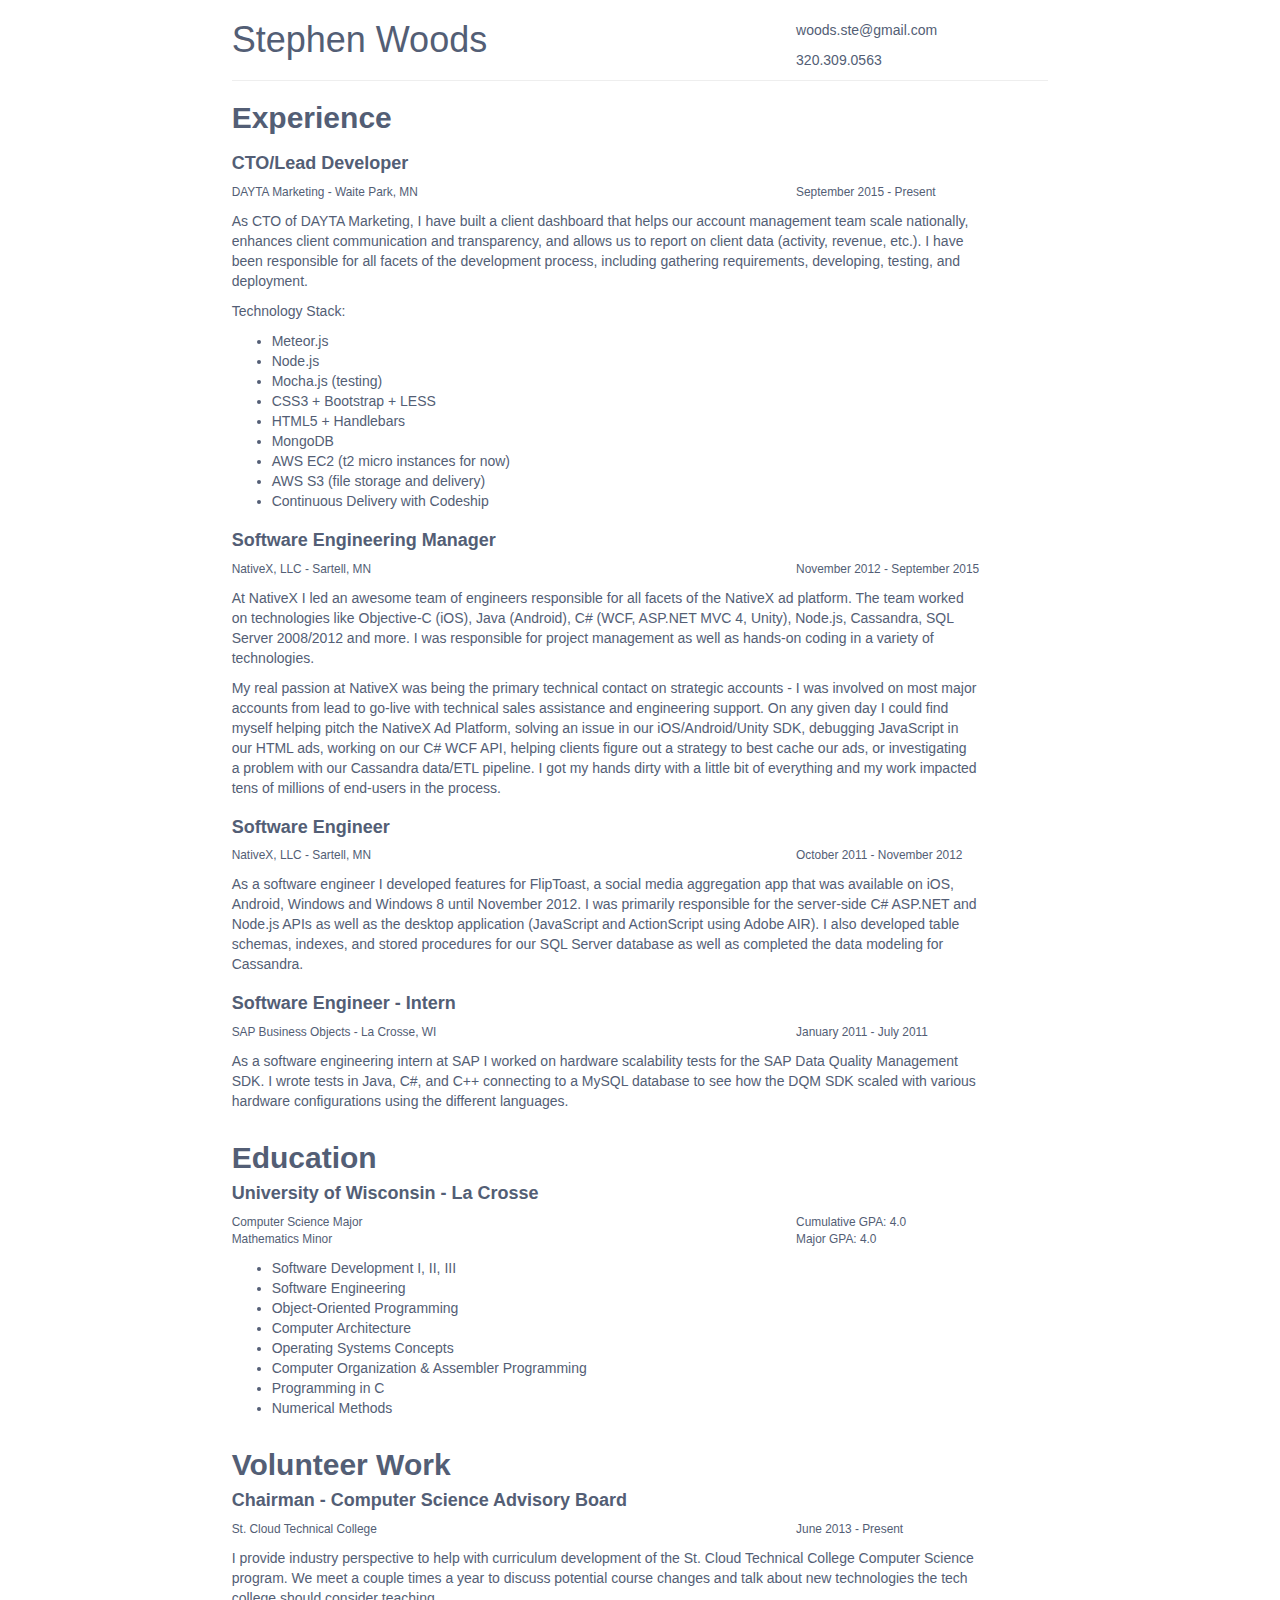
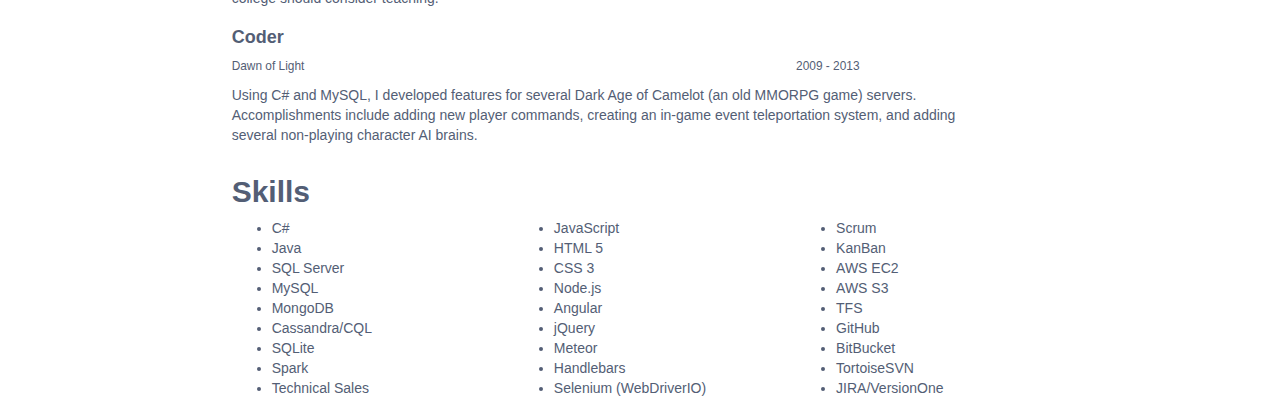
==== index.html @ b5425637 "NativeX Job Description" ====
<!DOCTYPE html>
<html lang="en">
  <head>
    <meta charset="utf-8">
    <meta http-equiv="X-UA-Compatible" content="IE=edge">
    <meta name="viewport" content="width=device-width, initial-scale=1">
    <title>Stephen Woods</title>
    <link href="css/bootstrap.min.css" rel="stylesheet">
    <link rel="stylesheet" href="css/index.css" />
  </head>
  <body>
    <div class="container-fluid marginal">
      <div class="row">
        <div class="col-sm-8 col-sm-offset-2">
          <div class="row">
            <div class="col-sm-8 col-xs-6">
              <div class="row">
                <div class="col-xs-12">
                  <h1>Stephen Woods</h1>
                </div>
              </div>
            </div>
            <div class="col-sm-4 col-xs-6 pad-top">
              <p>woods.ste@gmail.com</p>
              <p>320.309.0563</p>
            </div>
          </div>
          <div>
              <hr class="divider" />
          </div>
          <div class="row">
            <div class="col-xs-12">
              <div class="row">
                <div class="col-xs-12">
                  <h2><strong>Experience</strong></h2>
                </div>
                <div class="col-xs-12">
                  <h4><strong>CTO/Lead Developer</strong></h4>
                  <div class="row">
                    <div class="col-sm-8">
                      <p class="small">DAYTA Marketing - Waite Park, MN</p>
                    </div>
                    <div class="col-sm-4">
                      <p class="small">September 2015 - Present</p>
                    </div>
                  </div>
                  <div class="row">
                    <div class="col-xs-11">
                      <p>As CTO of DAYTA Marketing, I have built a client dashboard that helps our account management team scale nationally, enhances client communication and transparency, and allows us to report on client data (activity, revenue, etc.). I have been responsible for all facets of the development process, including gathering requirements, developing, testing, and deployment.</p>
                      <p>Technology Stack:</p>
                      <ul>
                        <li>Meteor.js</li>
                        <li>Node.js</li>
                        <li>Mocha.js (testing)</li>
                        <li>CSS3 + Bootstrap + LESS</li>
                        <li>HTML5 + Handlebars</li>
                        <li>MongoDB</li>
                        <li>AWS EC2 (t2 micro instances for now)</li>
                        <li>AWS S3 (file storage and delivery)</li>
                        <li>Continuous Delivery with Codeship</li>
                      </ul>
                    </div>
                  </div>
                </div>
                <div class="col-xs-12">
                  <h4><strong>Software Engineering Manager</strong></h4>
                  <div class="row">
                    <div class="col-sm-8">
                      <p class="small">NativeX, LLC - Sartell, MN</p>
                    </div>
                    <div class="col-sm-4">
                      <p class="small">November 2012 - September 2015</p>
                    </div>
                  </div>
                  <div class="row">
                    <div class="col-xs-11">
                      <p>
                        At NativeX I led an awesome team of engineers responsible for all facets of the NativeX ad platform. The team worked on technologies like Objective-C (iOS), Java (Android), C# (WCF, ASP.NET MVC 4, Unity), Node.js, Cassandra, SQL Server 2008/2012 and more. I was responsible for project management as well as hands-on coding in a variety of technologies.
                      </p>
                      <p>
                        My real passion at NativeX was being the primary technical contact on strategic accounts - I was involved on most major accounts from lead to go-live with technical sales assistance and engineering support. On any given day I could find myself helping pitch the NativeX Ad Platform, solving an issue in our iOS/Android/Unity SDK, debugging JavaScript in our HTML ads, working on our C# WCF API, helping clients figure out a strategy to best cache our ads, or investigating a problem with our Cassandra data/ETL pipeline. I got my hands dirty with a little bit of everything and my work impacted tens of millions of end-users in the process.
                      </p>
                    </div>
                  </div>
                </div>
                <div class="col-xs-12">
                  <h4><strong>Software Engineer</strong></h4>
                  <div class="row">
                    <div class="col-sm-8">
                      <p class="small">NativeX, LLC - Sartell, MN</p>
                    </div>
                    <div class="col-sm-4">
                      <p class="small">October 2011 - November 2012</p>
                    </div>
                  </div>
                  <div class="row">
                    <div class="col-xs-11">
                      <p>As a software engineer I developed features for FlipToast, a social media aggregation app that was available on iOS, Android, Windows and Windows 8 until November 2012. I was primarily responsible for the server-side C# ASP.NET and Node.js APIs as well as the desktop application (JavaScript and ActionScript using Adobe AIR). I also developed table schemas, indexes, and stored procedures for our SQL Server database as well as completed the data modeling for Cassandra.</p>
                    </div>
                  </div>
                </div>
                <div class="col-xs-12">
                  <h4><strong>Software Engineer - Intern</strong></h4>
                  <div class="row">
                    <div class="col-sm-8">
                      <p class="small">SAP Business Objects - La Crosse, WI</p>
                    </div>
                    <div class="col-sm-4">
                      <p class="small">January 2011 - July 2011</p>
                    </div>
                  </div>
                  <div class="row">
                    <div class="col-xs-11">
                      <p>As a software engineering intern at SAP I worked on hardware scalability tests for the SAP Data Quality Management SDK. I wrote tests in Java, C#, and C++ connecting to a MySQL database to see how the DQM SDK scaled with various hardware configurations using the different languages.</p>
                    </div>
                  </div>
                </div>
              </div>
              <div class="row">
              </div>
              <div class="row">
                <div class="col-xs-12">
                  <h2><strong>Education</strong></h2>
                  <h4><strong>University of Wisconsin - La Crosse</strong></h4>
                  <div class="row">
                    <div class="col-sm-8">
                      <p class="small">Computer Science Major<br />Mathematics Minor</p>
                    </div>
                    <div class="col-sm-4">
                      <p class="small">Cumulative GPA: 4.0<br />Major GPA: 4.0</p>
                    </div>
                  </div>
                  <div class="row">
                    <div class="col-xs-11">
                      <ul>
                        <li>Software Development I, II, III</li>
                        <li>Software Engineering</li>
                        <li>Object-Oriented Programming</li>
                        <li>Computer Architecture</li>
                        <li>Operating Systems Concepts</li>
                        <li>Computer Organization &amp; Assembler Programming</li>
                        <li>Programming in C</li>
                        <li>Numerical Methods</li>
                      </ul>
                    </div>
                  </div>
                </div>
              </div>
            </div>
            <div class="col-xs-12">
              <div class="row">
                <div class="col-xs-12">
                  <h2><strong>Volunteer Work</strong></h2>
                  <div>
                    <h4><strong>Chairman - Computer Science Advisory Board</strong></h4>
                    <div class="row">
                      <div class="col-sm-8">
                        <p class="small">St. Cloud Technical College</p>
                      </div>
                      <div class="col-sm-4">
                        <p class="small">June 2013 - Present</p>
                      </div>
                    </div>
                    <div class="row">
                      <div class="col-xs-11">
                        <p>I provide industry perspective to help with curriculum development of the St. Cloud Technical College Computer Science program. We meet a couple times a year to discuss potential course changes and talk about new technologies the tech college should consider teaching.</p>
                      </div>
                    </div>
                  </div>
                  <div>
                    <h4><strong>Coder</strong></h4>
                    <div class="row">
                      <div class="col-sm-8">
                        <p class="small">Dawn of Light</p>
                      </div>
                      <div class="col-sm-4">
                        <p class="small">2009 - 2013</p>
                      </div>
                    </div>
                    <div class="row">
                      <div class="col-xs-11">
                        <p>Using C# and MySQL, I developed features for several Dark Age of Camelot (an old MMORPG game) servers. Accomplishments include adding new player commands, creating an in-game event teleportation system, and adding several non-playing character AI brains.</p>
                      </div>
                    </div>
                  </div>
                </div>
              </div>
            </div>
            <div class="col-xs-12">
              <h2><strong>Skills</strong></h2>
              <div class="row">
                <div class="col-xs-4">
                  <ul>
                    <li>C#</li>
                    <li>Java</li>
                    <li>SQL Server</li>
                    <li>MySQL</li>
                    <li>MongoDB</li>
                    <li>Cassandra/CQL</li>
                    <li>SQLite</li>
                    <li>Spark</li>
                    <li>Technical Sales</li>
                  </ul>
                </div>
                <div class="col-xs-4">
                  <ul>
                    <li>JavaScript</li>
                    <li>HTML 5</li>
                    <li>CSS 3</li>
                    <li>Node.js</li>
                    <li>Angular</li>
                    <li>jQuery</li>
                    <li>Meteor</li>
                    <li>Handlebars</li>
                    <li>Selenium (WebDriverIO)</li>
                  </ul>
                </div>
                <div class="col-xs-4">
                  <ul>
                    <li>Scrum</li>
                    <li>KanBan</li>
                    <li>AWS EC2</li>
                    <li>AWS S3</li>
                    <li>TFS</li>
                    <li>GitHub</li>
                    <li>BitBucket</li>
                    <li>TortoiseSVN</li>
                    <li>JIRA/VersionOne</li>
                  </ul>
                </div>
              </div>
            </div>
          </div>
        </div>
      </div>
    </div>

    <script src="https://ajax.googleapis.com/ajax/libs/jquery/1.11.0/jquery.min.js"></script>
    <script src="js/bootstrap.min.js"></script>
    <script>
      (function(i,s,o,g,r,a,m){i['GoogleAnalyticsObject']=r;i[r]=i[r]||function(){
      (i[r].q=i[r].q||[]).push(arguments)},i[r].l=1*new Date();a=s.createElement(o),
      m=s.getElementsByTagName(o)[0];a.async=1;a.src=g;m.parentNode.insertBefore(a,m)
      })(window,document,'script','//www.google-analytics.com/analytics.js','ga');

      ga('create', 'UA-62713210-1', 'auto');
      ga('send', 'pageview');

    </script>
  </body>
</html>
---- css/index.css ----
* {
    font-family: Helvetica,Arial,sans-serif;
    color: #535E75;
}

hr {
  margin-top: 0px;
  margin-bottom: 0px;
}

.marginal {
  margin-left: 5px;
  margin-right: 5px;
}

/*@media (min-width: 768px) {
.pad-top {
  padding-top: 20px;
}
}*/

.pad-top {
  padding-top: 20px;
}
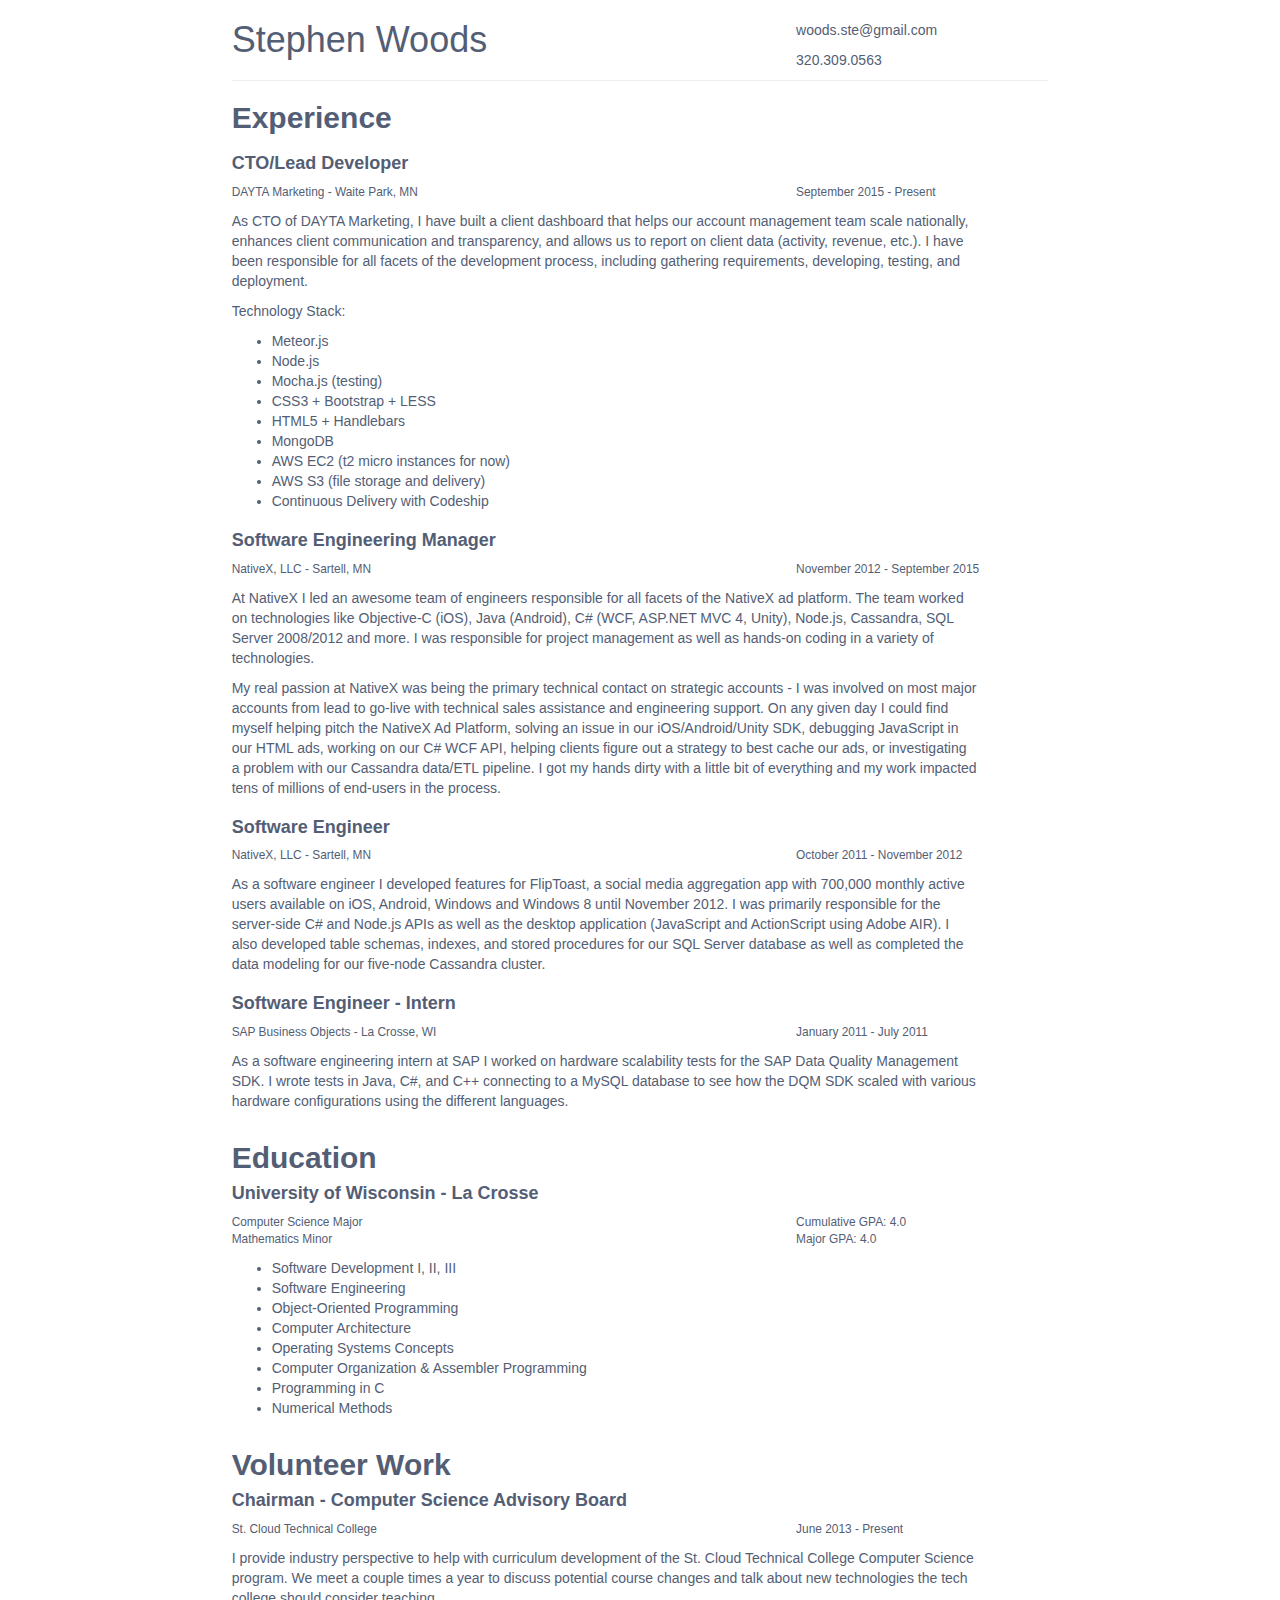
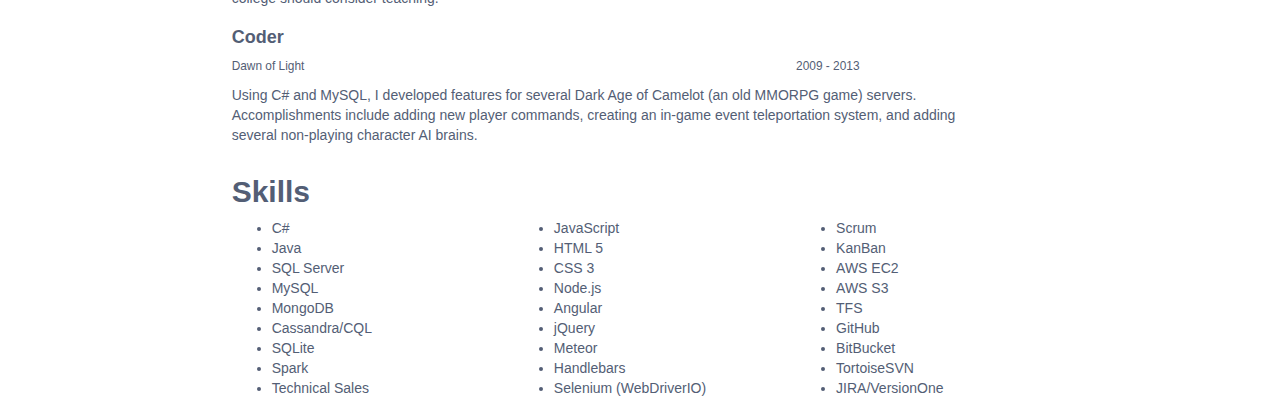
==== commit d9fe9041: "Nativex desc" ====
--- a/index.html
+++ b/index.html
@@ -95,7 +95,7 @@
                   </div>
                   <div class="row">
                     <div class="col-xs-11">
-                      <p>As a software engineer I developed features for FlipToast, a social media aggregation app that was available on iOS, Android, Windows and Windows 8 until November 2012. I was primarily responsible for the server-side C# ASP.NET and Node.js APIs as well as the desktop application (JavaScript and ActionScript using Adobe AIR). I also developed table schemas, indexes, and stored procedures for our SQL Server database as well as completed the data modeling for Cassandra.</p>
+                      <p>As a software engineer I developed features for FlipToast, a social media aggregation app with 700,000 monthly active users available on iOS, Android, Windows and Windows 8 until November 2012. I was primarily responsible for the server-side C# and Node.js APIs as well as the desktop application (JavaScript and ActionScript using Adobe AIR). I also developed table schemas, indexes, and stored procedures for our SQL Server database as well as completed the data modeling for our five-node Cassandra cluster.</p>
                     </div>
                   </div>
                 </div>
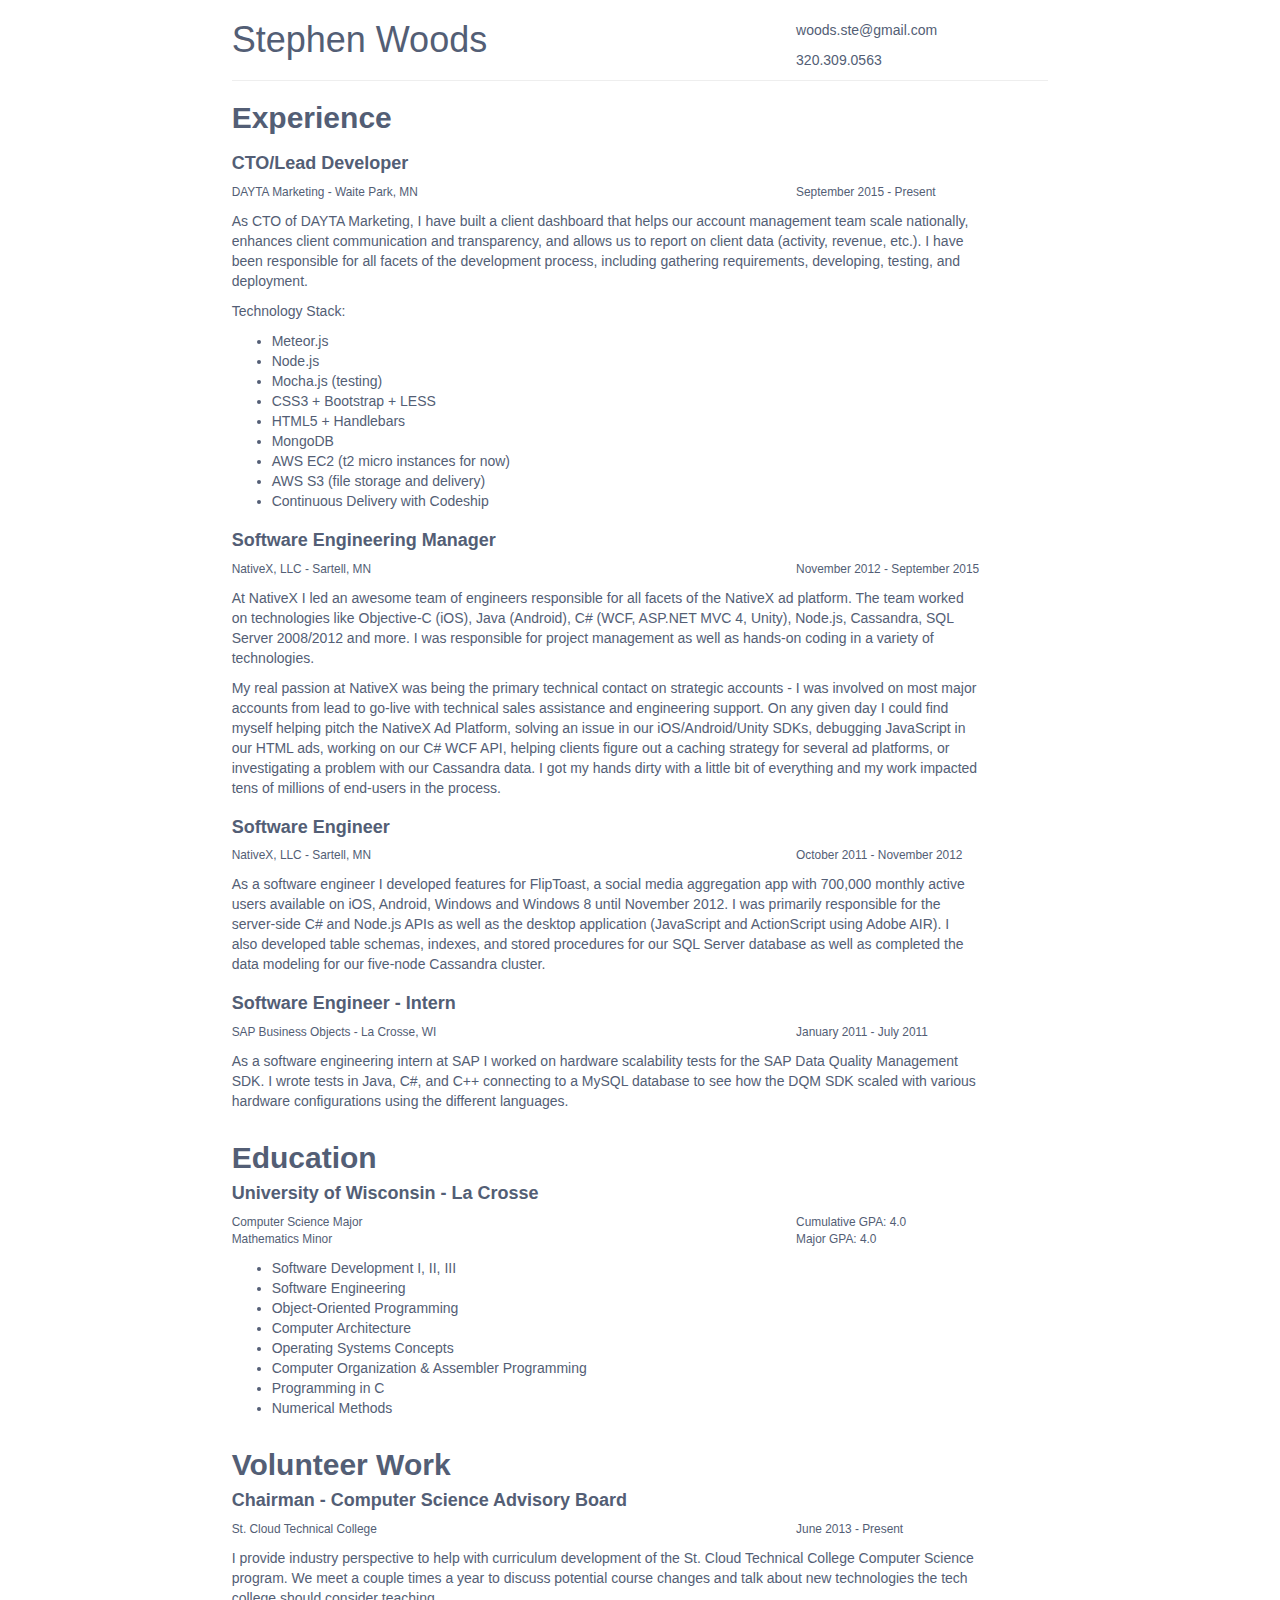
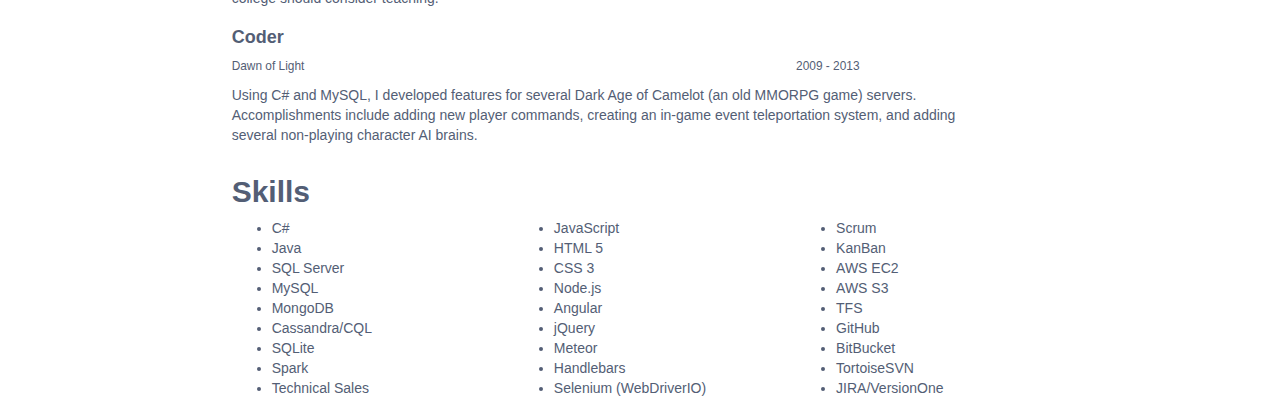
==== commit f709711b: "Typos" ====
--- a/index.html
+++ b/index.html
@@ -78,7 +78,7 @@
                         At NativeX I led an awesome team of engineers responsible for all facets of the NativeX ad platform. The team worked on technologies like Objective-C (iOS), Java (Android), C# (WCF, ASP.NET MVC 4, Unity), Node.js, Cassandra, SQL Server 2008/2012 and more. I was responsible for project management as well as hands-on coding in a variety of technologies.
                       </p>
                       <p>
-                        My real passion at NativeX was being the primary technical contact on strategic accounts - I was involved on most major accounts from lead to go-live with technical sales assistance and engineering support. On any given day I could find myself helping pitch the NativeX Ad Platform, solving an issue in our iOS/Android/Unity SDK, debugging JavaScript in our HTML ads, working on our C# WCF API, helping clients figure out a strategy to best cache our ads, or investigating a problem with our Cassandra data/ETL pipeline. I got my hands dirty with a little bit of everything and my work impacted tens of millions of end-users in the process.
+                        My real passion at NativeX was being the primary technical contact on strategic accounts - I was involved on most major accounts from lead to go-live with technical sales assistance and engineering support. On any given day I could find myself helping pitch the NativeX Ad Platform, solving an issue in our iOS/Android/Unity SDKs, debugging JavaScript in our HTML ads, working on our C# WCF API, helping clients figure out a caching strategy for several ad platforms, or investigating a problem with our Cassandra data. I got my hands dirty with a little bit of everything and my work impacted tens of millions of end-users in the process.
                       </p>
                     </div>
                   </div>
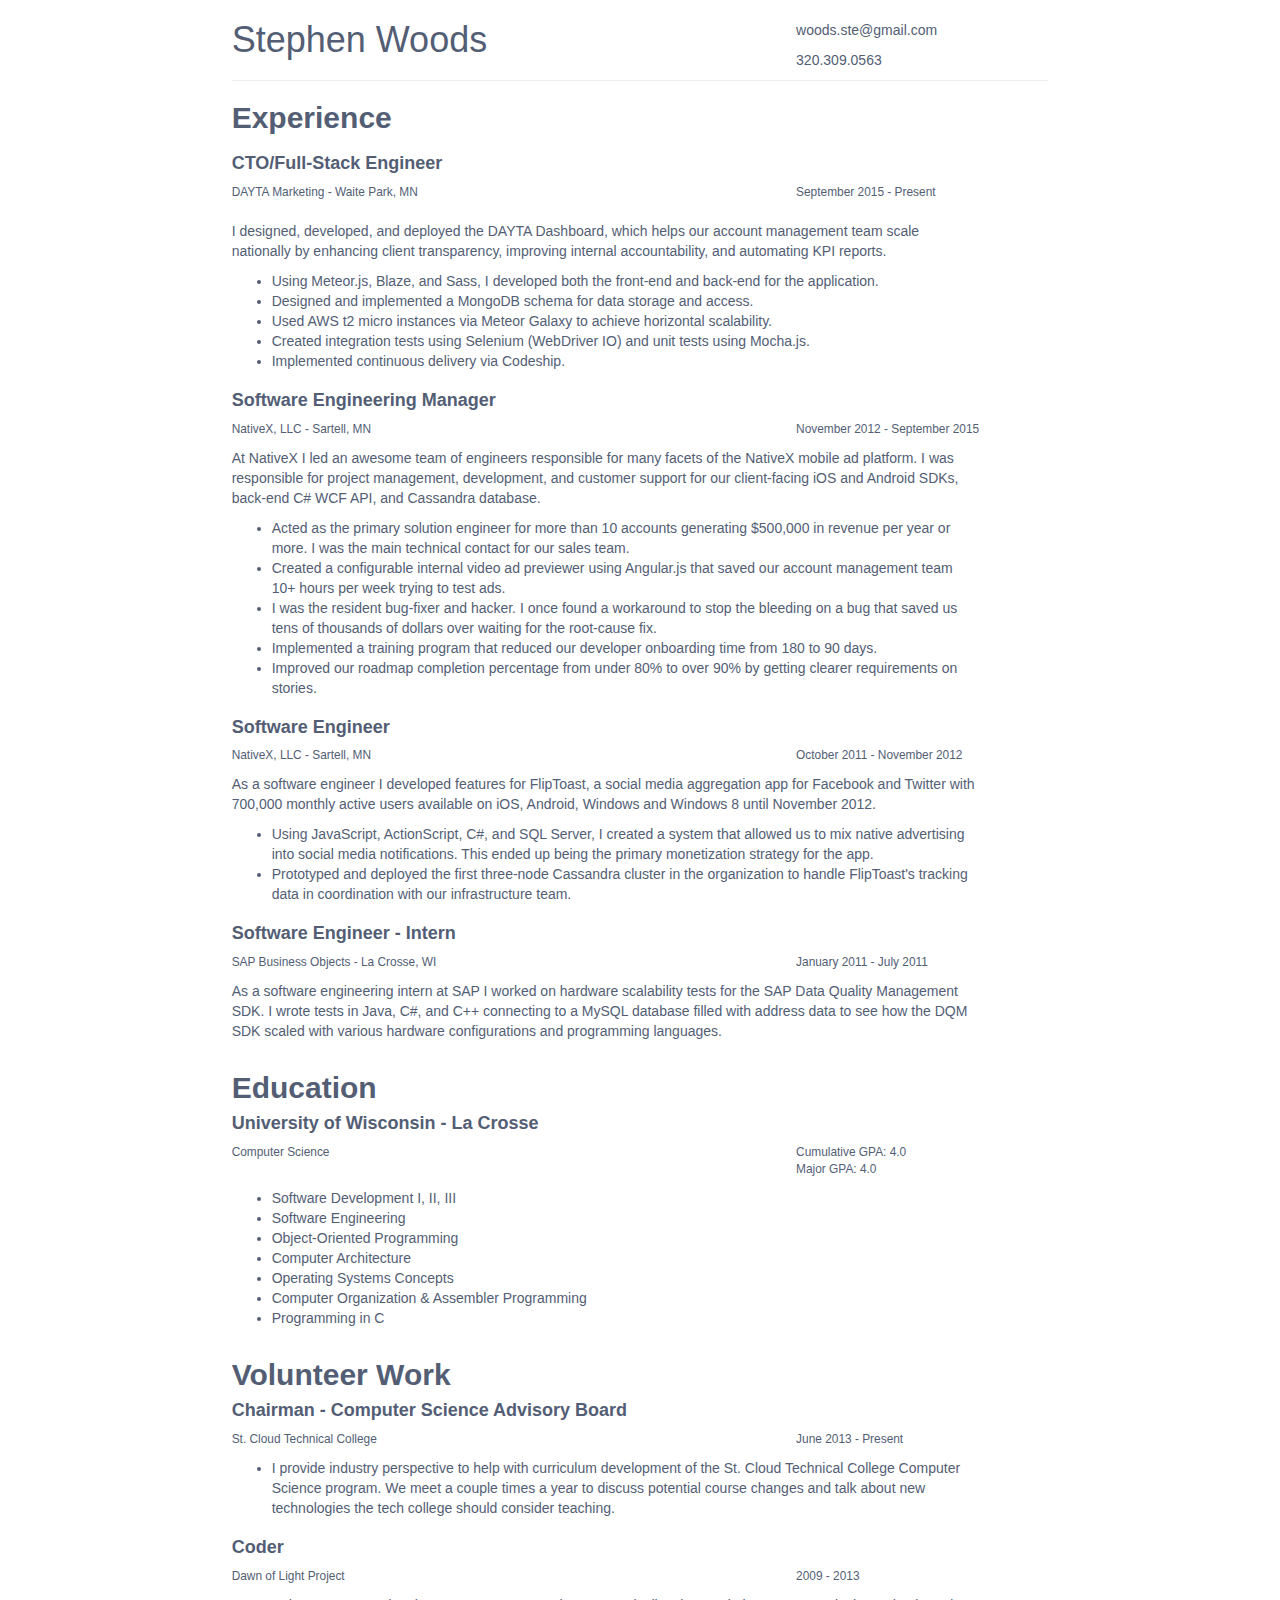
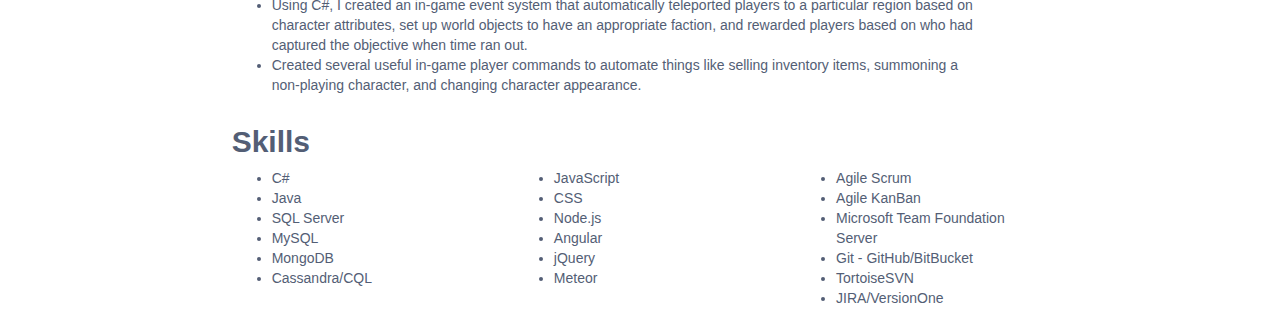
==== commit 06ecc30e: "Updating resume" ====
--- a/index.html
+++ b/index.html
@@ -35,7 +35,7 @@
                   <h2><strong>Experience</strong></h2>
                 </div>
                 <div class="col-xs-12">
-                  <h4><strong>CTO/Lead Developer</strong></h4>
+                  <h4><strong>CTO/Full-Stack Engineer</strong></h4>
                   <div class="row">
                     <div class="col-sm-8">
                       <p class="small">DAYTA Marketing - Waite Park, MN</p>
@@ -46,18 +46,15 @@
                   </div>
                   <div class="row">
                     <div class="col-xs-11">
-                      <p>As CTO of DAYTA Marketing, I have built a client dashboard that helps our account management team scale nationally, enhances client communication and transparency, and allows us to report on client data (activity, revenue, etc.). I have been responsible for all facets of the development process, including gathering requirements, developing, testing, and deployment.</p>
-                      <p>Technology Stack:</p>
-                      <ul>
-                        <li>Meteor.js</li>
-                        <li>Node.js</li>
-                        <li>Mocha.js (testing)</li>
-                        <li>CSS3 + Bootstrap + LESS</li>
-                        <li>HTML5 + Handlebars</li>
-                        <li>MongoDB</li>
-                        <li>AWS EC2 (t2 micro instances for now)</li>
-                        <li>AWS S3 (file storage and delivery)</li>
-                        <li>Continuous Delivery with Codeship</li>
+                      <ul>
+                      </ul>
+                      <p>I designed, developed, and deployed the DAYTA Dashboard, which helps our account management team scale nationally by enhancing client transparency, improving internal accountability, and automating KPI reports.</p>
+                      <ul>
+                        <li>Using Meteor.js, Blaze, and Sass, I developed both the front-end and back-end for the application.</li>
+                        <li>Designed and implemented a MongoDB schema for data storage and access.</li>
+                        <li>Used AWS t2 micro instances via Meteor Galaxy to achieve horizontal scalability.</li>
+                        <li>Created integration tests using Selenium (WebDriver IO) and unit tests using Mocha.js.</li>
+                        <li>Implemented continuous delivery via Codeship.</li>
                       </ul>
                     </div>
                   </div>
@@ -75,11 +72,15 @@
                   <div class="row">
                     <div class="col-xs-11">
                       <p>
-                        At NativeX I led an awesome team of engineers responsible for all facets of the NativeX ad platform. The team worked on technologies like Objective-C (iOS), Java (Android), C# (WCF, ASP.NET MVC 4, Unity), Node.js, Cassandra, SQL Server 2008/2012 and more. I was responsible for project management as well as hands-on coding in a variety of technologies.
+                        At NativeX I led an awesome team of engineers responsible for many facets of the NativeX mobile ad platform. I was responsible for project management, development, and customer support for our client-facing iOS and Android SDKs, back-end C# WCF API, and Cassandra database.
                       </p>
-                      <p>
-                        My real passion at NativeX was being the primary technical contact on strategic accounts - I was involved on most major accounts from lead to go-live with technical sales assistance and engineering support. On any given day I could find myself helping pitch the NativeX Ad Platform, solving an issue in our iOS/Android/Unity SDKs, debugging JavaScript in our HTML ads, working on our C# WCF API, helping clients figure out a caching strategy for several ad platforms, or investigating a problem with our Cassandra data. I got my hands dirty with a little bit of everything and my work impacted tens of millions of end-users in the process.
-                      </p>
+                      <ul>
+                        <li>Acted as the primary solution engineer for more than 10 accounts generating $500,000 in revenue per year or more. I was the main technical contact for our sales team.</li>
+                        <li>Created a configurable internal video ad previewer using Angular.js that saved our account management team 10+ hours per week trying to test ads.</li>
+                        <li>I was the resident bug-fixer and hacker. I once found a workaround to stop the bleeding on a bug that saved us tens of thousands of dollars over waiting for the root-cause fix.</li>
+                        <li>Implemented a training program that reduced our developer onboarding time from 180 to 90 days.</li>
+                        <li>Improved our roadmap completion percentage from under 80% to over 90% by getting clearer requirements on stories.</li>
+                      </ul>
                     </div>
                   </div>
                 </div>
@@ -95,7 +96,11 @@
                   </div>
                   <div class="row">
                     <div class="col-xs-11">
-                      <p>As a software engineer I developed features for FlipToast, a social media aggregation app with 700,000 monthly active users available on iOS, Android, Windows and Windows 8 until November 2012. I was primarily responsible for the server-side C# and Node.js APIs as well as the desktop application (JavaScript and ActionScript using Adobe AIR). I also developed table schemas, indexes, and stored procedures for our SQL Server database as well as completed the data modeling for our five-node Cassandra cluster.</p>
+                      <p>As a software engineer I developed features for FlipToast, a social media aggregation app for Facebook and Twitter with 700,000 monthly active users available on iOS, Android, Windows and Windows 8 until November 2012.</p>
+                      <ul>
+                        <li>Using JavaScript, ActionScript, C#, and SQL Server, I created a system that allowed us to mix native advertising into social media notifications. This ended up being the primary monetization strategy for the app.</li>
+                        <li>Prototyped and deployed the first three-node Cassandra cluster in the organization to handle FlipToast's tracking data in coordination with our infrastructure team.</li>
+                      </ul>
                     </div>
                   </div>
                 </div>
@@ -111,7 +116,7 @@
                   </div>
                   <div class="row">
                     <div class="col-xs-11">
-                      <p>As a software engineering intern at SAP I worked on hardware scalability tests for the SAP Data Quality Management SDK. I wrote tests in Java, C#, and C++ connecting to a MySQL database to see how the DQM SDK scaled with various hardware configurations using the different languages.</p>
+                      <p>As a software engineering intern at SAP I worked on hardware scalability tests for the SAP Data Quality Management SDK. I wrote tests in Java, C#, and C++ connecting to a MySQL database filled with address data to see how the DQM SDK scaled with various hardware configurations and programming languages.</p>
                     </div>
                   </div>
                 </div>
@@ -124,7 +129,7 @@
                   <h4><strong>University of Wisconsin - La Crosse</strong></h4>
                   <div class="row">
                     <div class="col-sm-8">
-                      <p class="small">Computer Science Major<br />Mathematics Minor</p>
+                      <p class="small">Computer Science</p>
                     </div>
                     <div class="col-sm-4">
                       <p class="small">Cumulative GPA: 4.0<br />Major GPA: 4.0</p>
@@ -140,7 +145,6 @@
                         <li>Operating Systems Concepts</li>
                         <li>Computer Organization &amp; Assembler Programming</li>
                         <li>Programming in C</li>
-                        <li>Numerical Methods</li>
                       </ul>
                     </div>
                   </div>
@@ -163,7 +167,7 @@
                     </div>
                     <div class="row">
                       <div class="col-xs-11">
-                        <p>I provide industry perspective to help with curriculum development of the St. Cloud Technical College Computer Science program. We meet a couple times a year to discuss potential course changes and talk about new technologies the tech college should consider teaching.</p>
+                        <ul><li>I provide industry perspective to help with curriculum development of the St. Cloud Technical College Computer Science program. We meet a couple times a year to discuss potential course changes and talk about new technologies the tech college should consider teaching.</li></ul>
                       </div>
                     </div>
                   </div>
@@ -171,7 +175,7 @@
                     <h4><strong>Coder</strong></h4>
                     <div class="row">
                       <div class="col-sm-8">
-                        <p class="small">Dawn of Light</p>
+                        <p class="small">Dawn of Light Project</p>
                       </div>
                       <div class="col-sm-4">
                         <p class="small">2009 - 2013</p>
@@ -179,7 +183,10 @@
                     </div>
                     <div class="row">
                       <div class="col-xs-11">
-                        <p>Using C# and MySQL, I developed features for several Dark Age of Camelot (an old MMORPG game) servers. Accomplishments include adding new player commands, creating an in-game event teleportation system, and adding several non-playing character AI brains.</p>
+                        <ul>
+                          <li>Using C#, I created an in-game event system that automatically teleported players to a particular region based on character attributes, set up world objects to have an appropriate faction, and rewarded players based on who had captured the objective when time ran out.</li>
+                          <li>Created several useful in-game player commands to automate things like selling inventory items, summoning a non-playing character, and changing character appearance.</li>
+                        </ul>
                       </div>
                     </div>
                   </div>
@@ -197,33 +204,24 @@
                     <li>MySQL</li>
                     <li>MongoDB</li>
                     <li>Cassandra/CQL</li>
-                    <li>SQLite</li>
-                    <li>Spark</li>
-                    <li>Technical Sales</li>
                   </ul>
                 </div>
                 <div class="col-xs-4">
                   <ul>
                     <li>JavaScript</li>
-                    <li>HTML 5</li>
-                    <li>CSS 3</li>
+                    <li>CSS</li>
                     <li>Node.js</li>
                     <li>Angular</li>
                     <li>jQuery</li>
                     <li>Meteor</li>
-                    <li>Handlebars</li>
-                    <li>Selenium (WebDriverIO)</li>
                   </ul>
                 </div>
                 <div class="col-xs-4">
                   <ul>
-                    <li>Scrum</li>
-                    <li>KanBan</li>
-                    <li>AWS EC2</li>
-                    <li>AWS S3</li>
-                    <li>TFS</li>
-                    <li>GitHub</li>
-                    <li>BitBucket</li>
+                    <li>Agile Scrum</li>
+                    <li>Agile KanBan</li>
+                    <li>Microsoft Team Foundation Server</li>
+                    <li>Git - GitHub/BitBucket</li>
                     <li>TortoiseSVN</li>
                     <li>JIRA/VersionOne</li>
                   </ul>
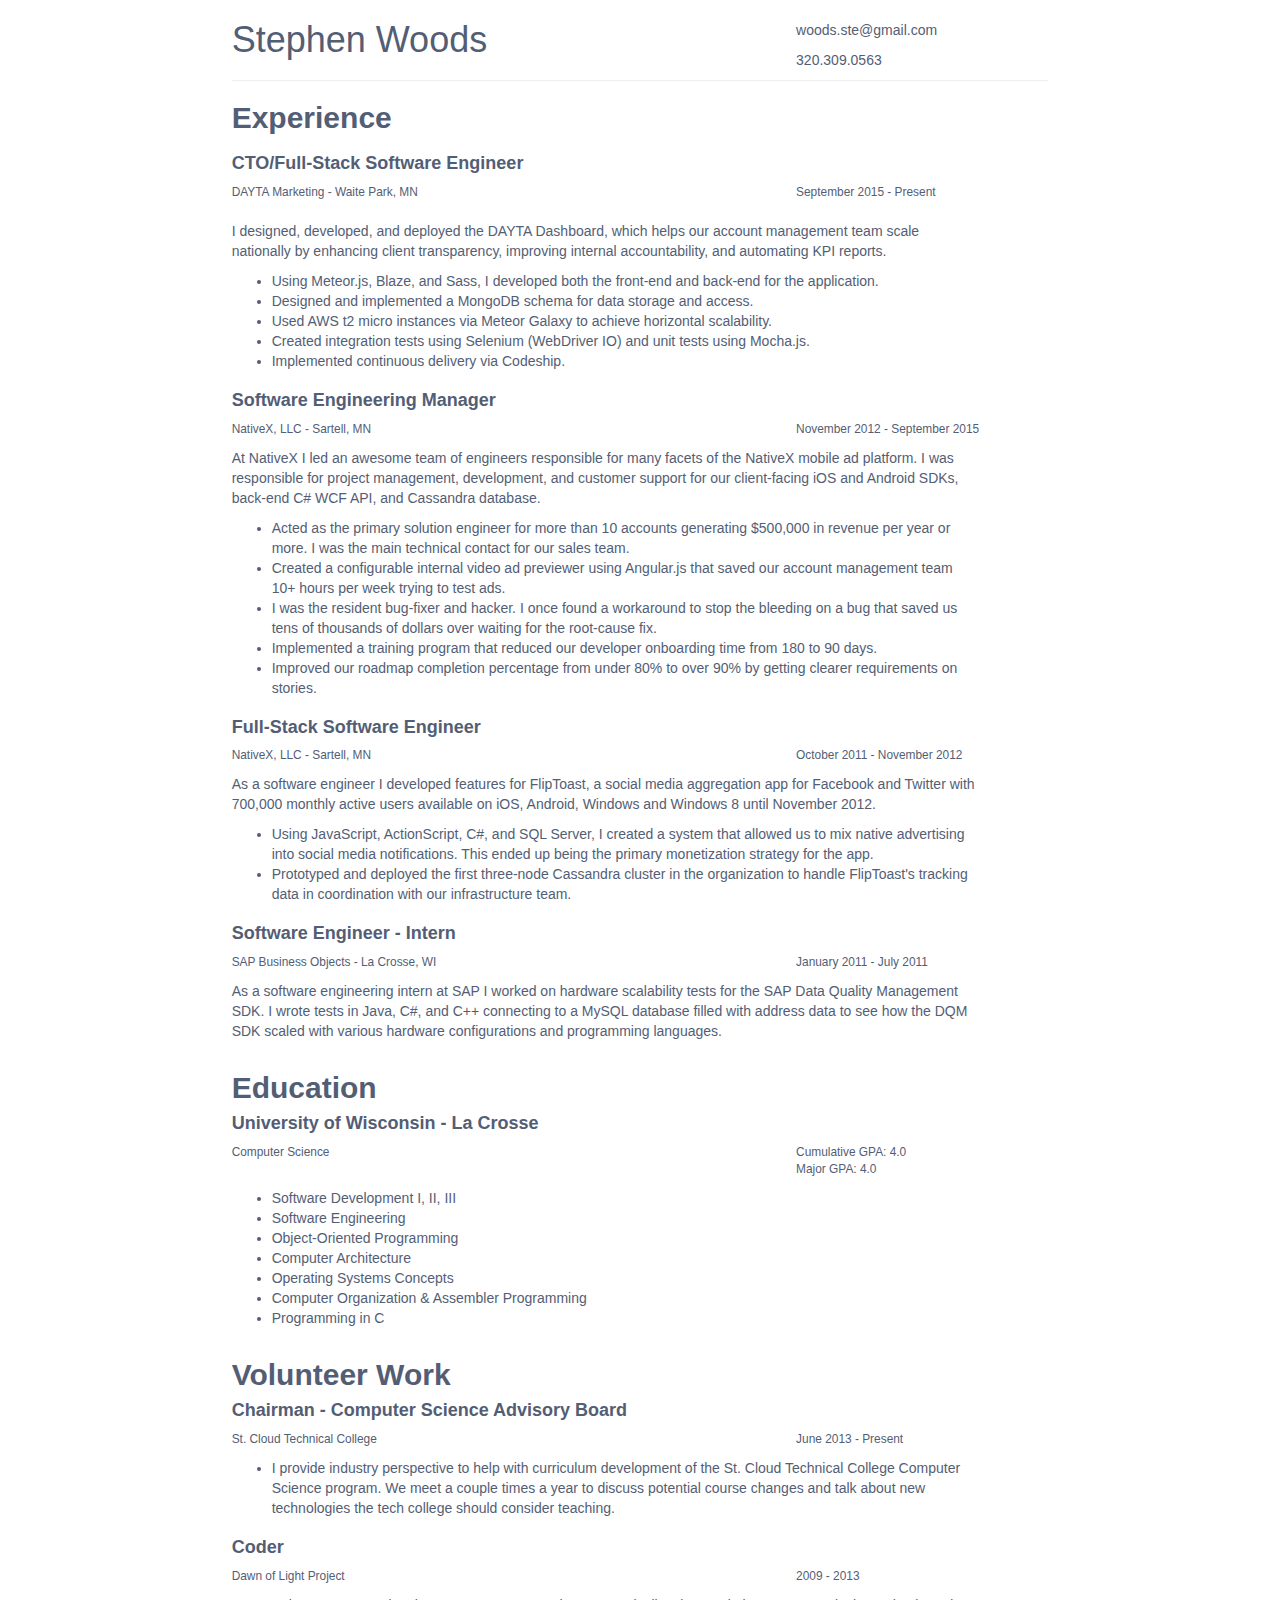
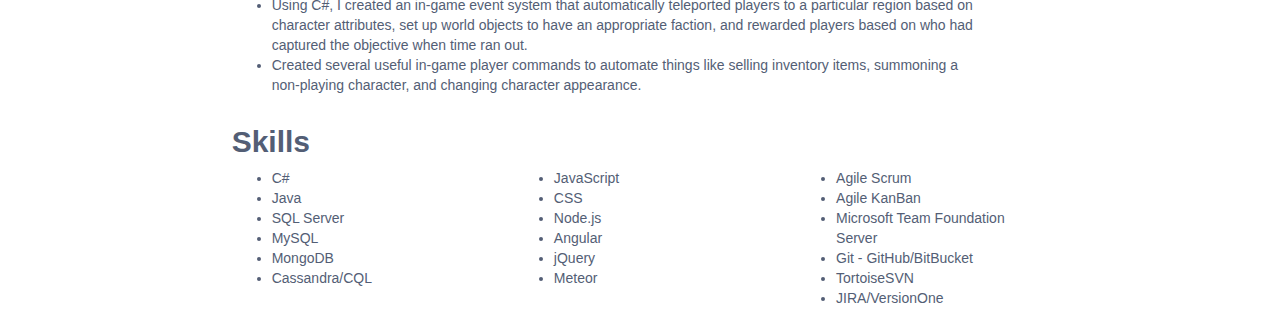
==== commit 040f8cb5: "Updating resume" ====
--- a/index.html
+++ b/index.html
@@ -35,7 +35,7 @@
                   <h2><strong>Experience</strong></h2>
                 </div>
                 <div class="col-xs-12">
-                  <h4><strong>CTO/Full-Stack Engineer</strong></h4>
+                  <h4><strong>CTO/Full-Stack Software Engineer</strong></h4>
                   <div class="row">
                     <div class="col-sm-8">
                       <p class="small">DAYTA Marketing - Waite Park, MN</p>
@@ -85,7 +85,7 @@
                   </div>
                 </div>
                 <div class="col-xs-12">
-                  <h4><strong>Software Engineer</strong></h4>
+                  <h4><strong>Full-Stack Software Engineer</strong></h4>
                   <div class="row">
                     <div class="col-sm-8">
                       <p class="small">NativeX, LLC - Sartell, MN</p>
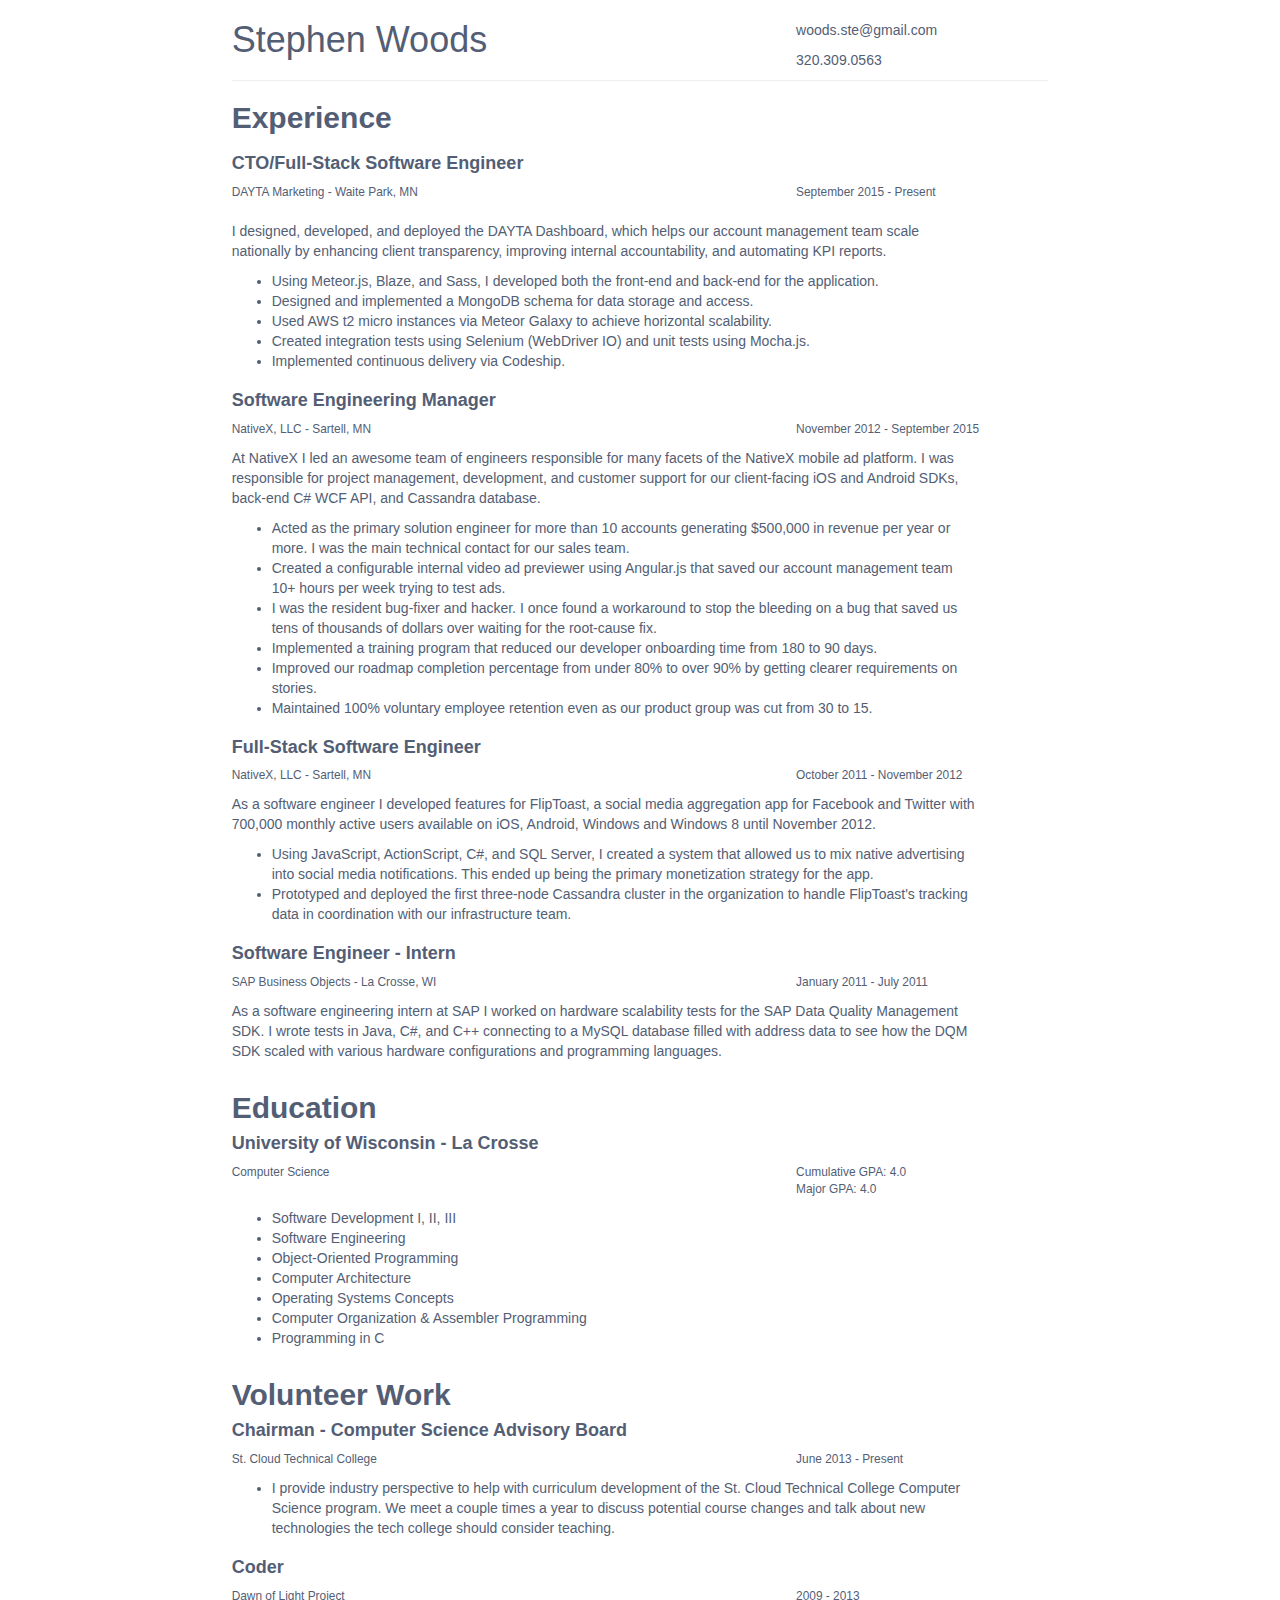
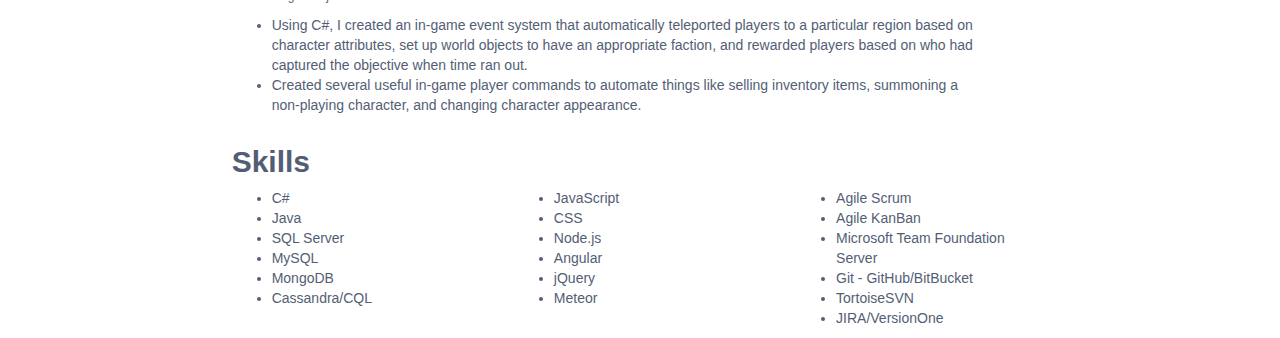
==== commit 01a45b6a: "Updating resume" ====
--- a/index.html
+++ b/index.html
@@ -80,6 +80,7 @@
                         <li>I was the resident bug-fixer and hacker. I once found a workaround to stop the bleeding on a bug that saved us tens of thousands of dollars over waiting for the root-cause fix.</li>
                         <li>Implemented a training program that reduced our developer onboarding time from 180 to 90 days.</li>
                         <li>Improved our roadmap completion percentage from under 80% to over 90% by getting clearer requirements on stories.</li>
+                        <li>Maintained 100% voluntary employee retention even as our product group was cut from 30 to 15.</li>
                       </ul>
                     </div>
                   </div>
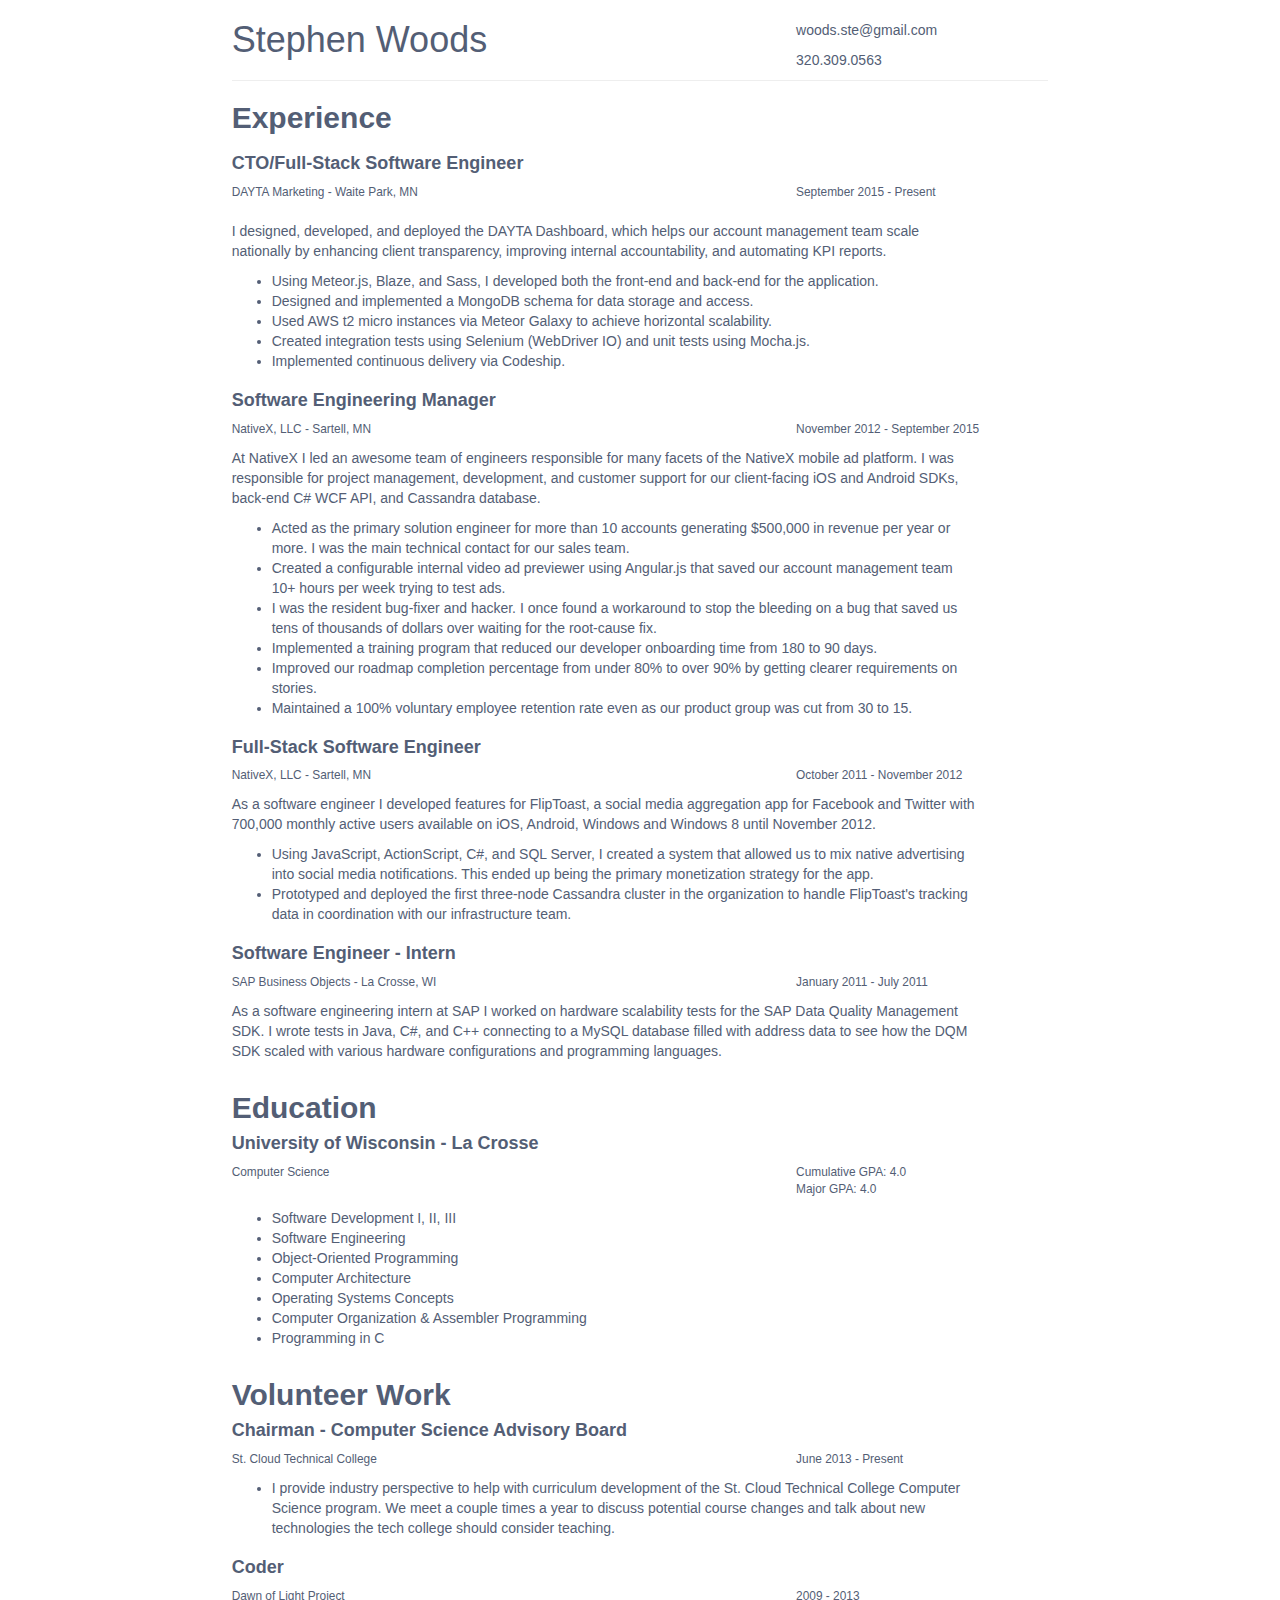
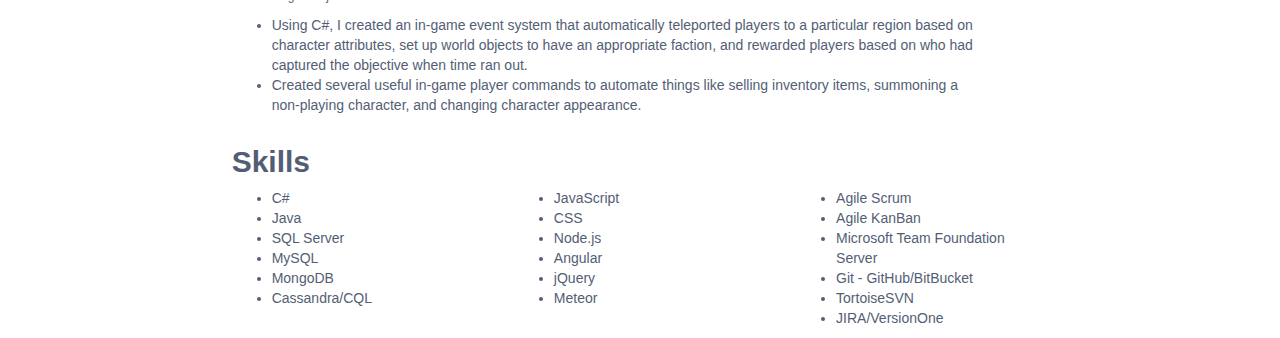
==== commit aae0e048: "Updating resume" ====
--- a/index.html
+++ b/index.html
@@ -80,7 +80,7 @@
                         <li>I was the resident bug-fixer and hacker. I once found a workaround to stop the bleeding on a bug that saved us tens of thousands of dollars over waiting for the root-cause fix.</li>
                         <li>Implemented a training program that reduced our developer onboarding time from 180 to 90 days.</li>
                         <li>Improved our roadmap completion percentage from under 80% to over 90% by getting clearer requirements on stories.</li>
-                        <li>Maintained 100% voluntary employee retention even as our product group was cut from 30 to 15.</li>
+                        <li>Maintained a 100% voluntary employee retention rate even as our product group was cut from 30 to 15.</li>
                       </ul>
                     </div>
                   </div>
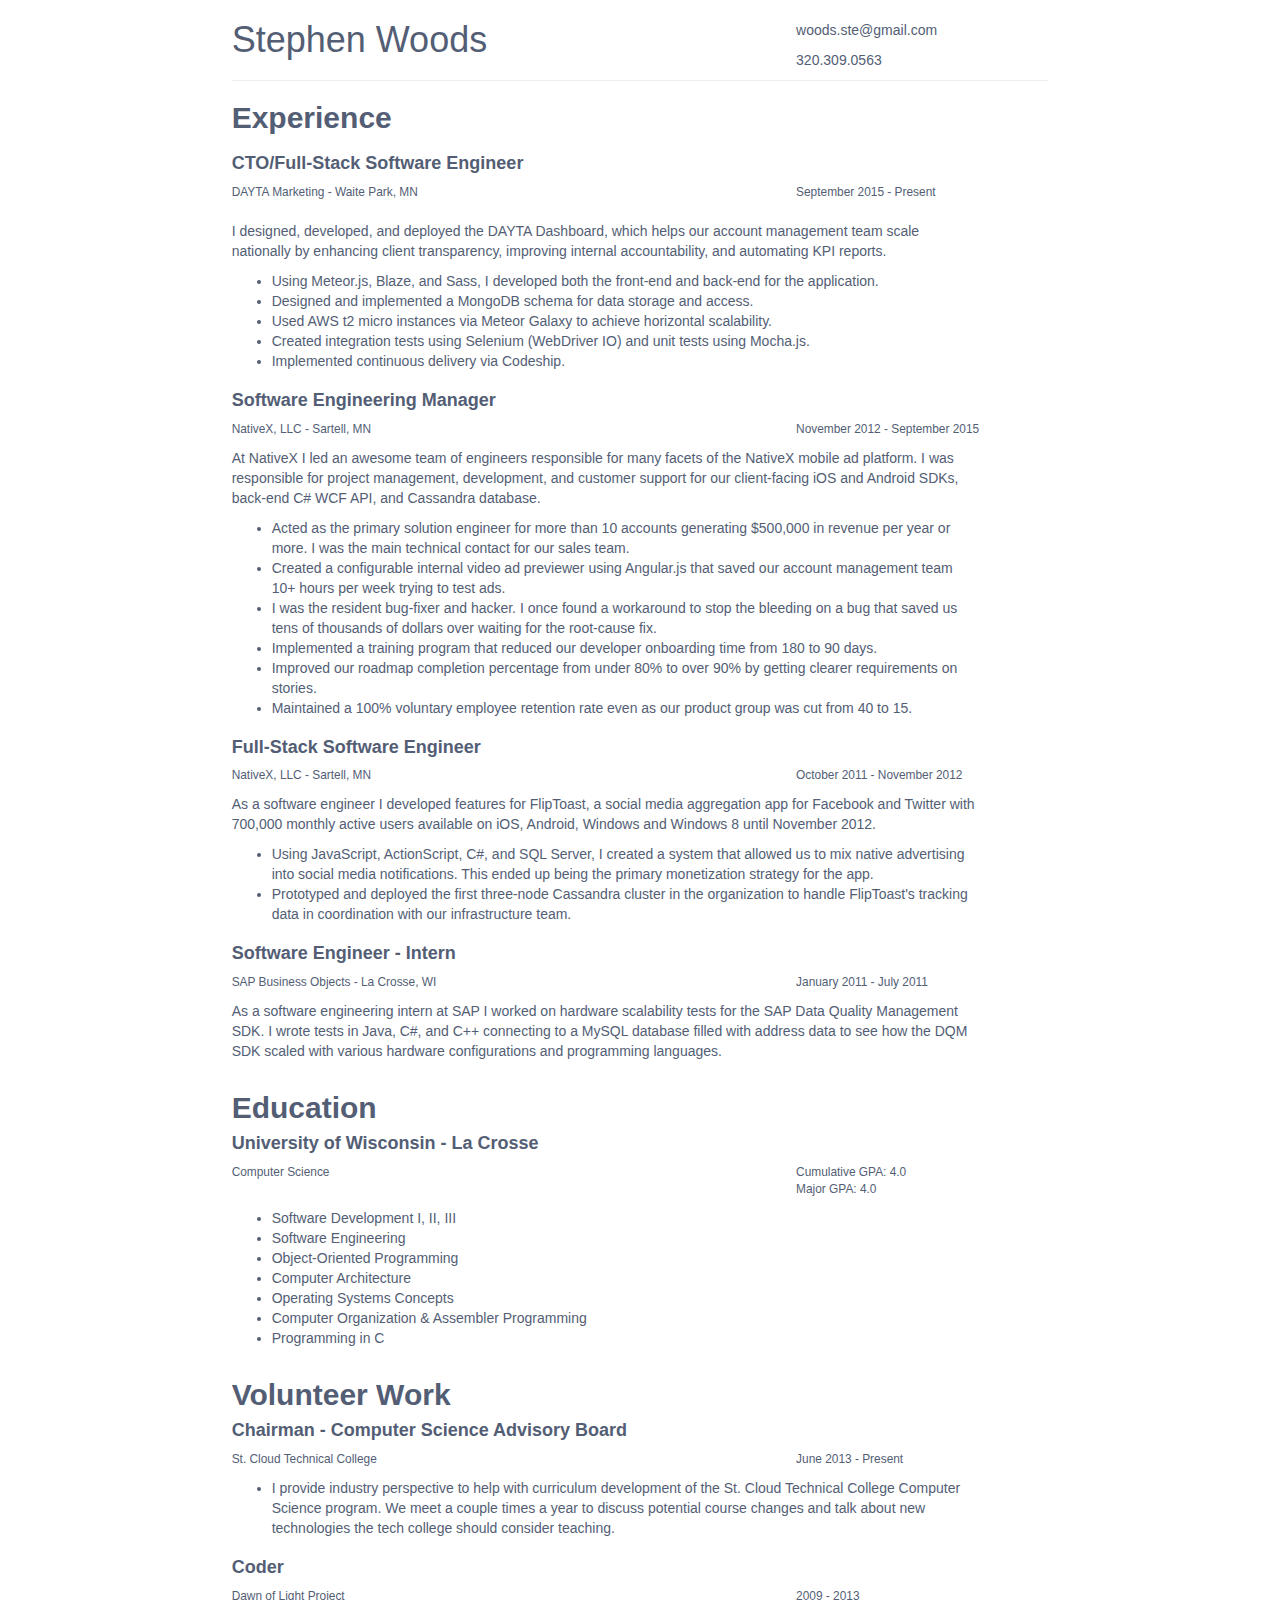
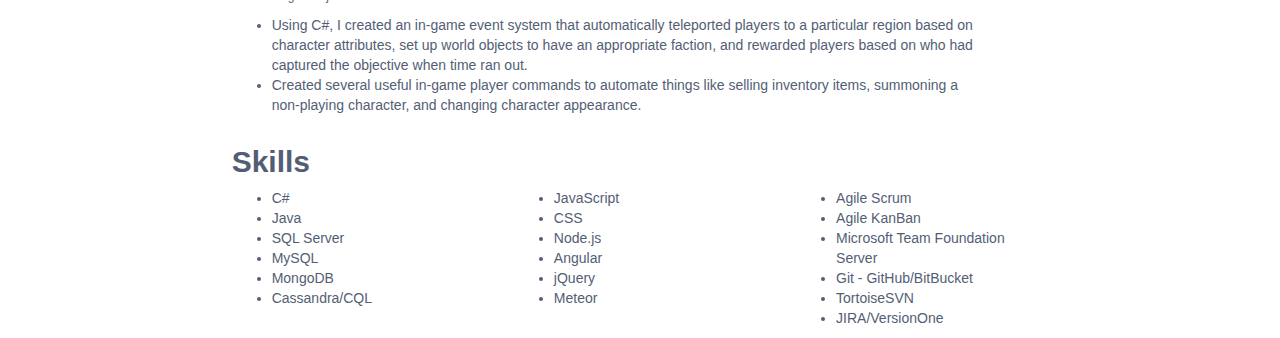
==== commit 7b934022: "Updating resume" ====
--- a/index.html
+++ b/index.html
@@ -80,7 +80,7 @@
                         <li>I was the resident bug-fixer and hacker. I once found a workaround to stop the bleeding on a bug that saved us tens of thousands of dollars over waiting for the root-cause fix.</li>
                         <li>Implemented a training program that reduced our developer onboarding time from 180 to 90 days.</li>
                         <li>Improved our roadmap completion percentage from under 80% to over 90% by getting clearer requirements on stories.</li>
-                        <li>Maintained a 100% voluntary employee retention rate even as our product group was cut from 30 to 15.</li>
+                        <li>Maintained a 100% voluntary employee retention rate even as our product group was cut from 40 to 15.</li>
                       </ul>
                     </div>
                   </div>
